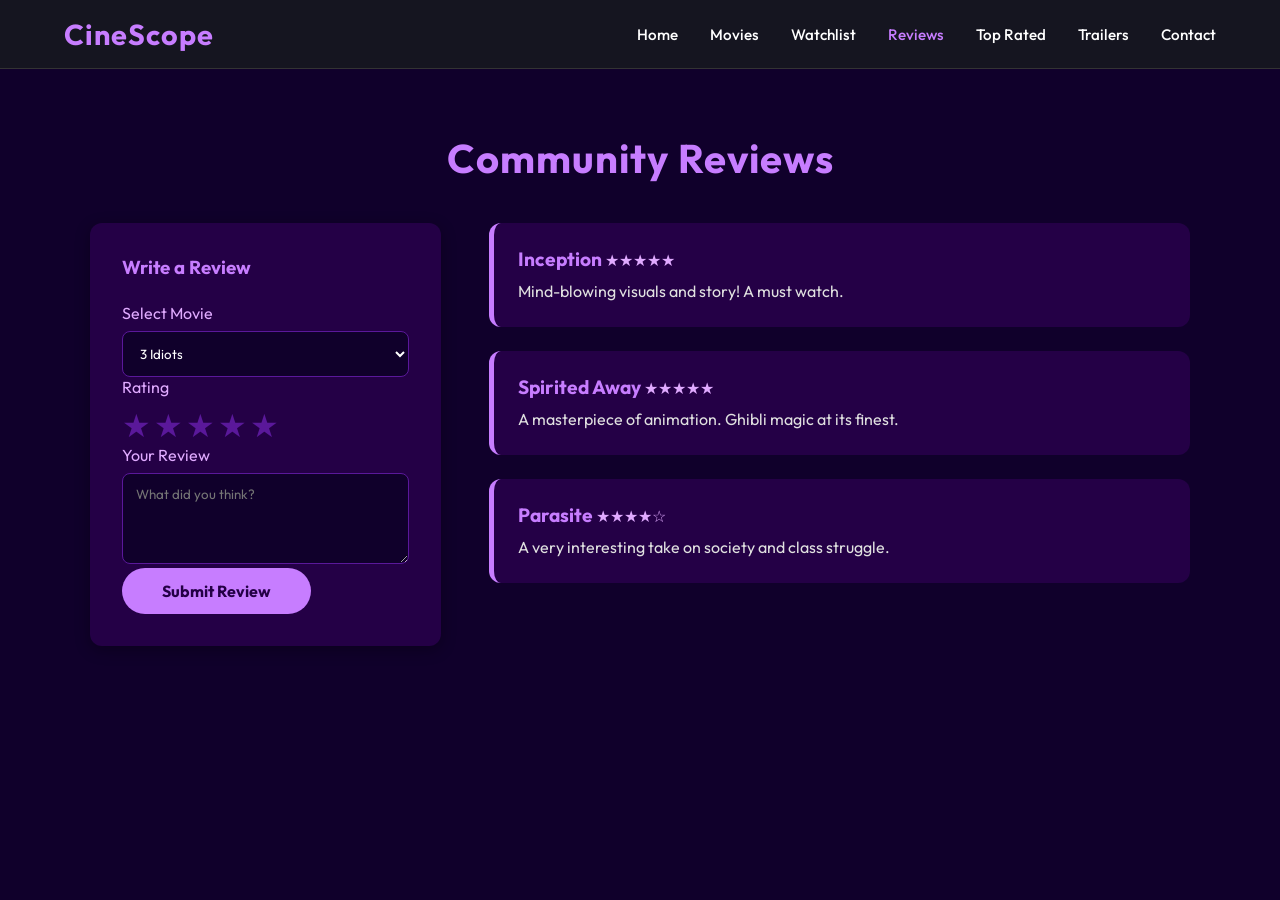
==== reviews.html @ b1d6936a "Add files via upload" ====
<!DOCTYPE html>
<html lang="en">

<head>
    <meta charset="UTF-8">
    <meta name="viewport" content="width=device-width, initial-scale=1.0">
    <title>Reviews | CineScope</title>
    <link rel="stylesheet" href="style.css">
    <link href="https://fonts.googleapis.com/css2?family=Outfit:wght@300;400;600;700&display=swap" rel="stylesheet">
    <script src="script.js" defer></script>
</head>

<body>
    <nav>
        <a href="index.html" class="logo">CineScope</a>
        <ul class="nav-links">
            <li><a href="index.html">Home</a></li>
            <li><a href="movies.html">Movies</a></li>
            <li><a href="watchlist.html">Watchlist</a></li>
            <li><a href="reviews.html" class="active">Reviews</a></li>
            <li><a href="top-rated.html">Top Rated</a></li>
            <li><a href="trailers.html">Trailers</a></li>
            <li><a href="contact.html">Contact</a></li>
        </ul>
    </nav>

    <section>
        <h2 class="section-title">Community Reviews</h2>

        <div class="reviews-container">
            <div class="review-form-container">
                <h3>Write a Review</h3>
                <form id="review-form">
                    <div class="form-group">
                        <label for="movie-select">Select Movie</label>
                        <select id="movie-select" required>
                            <!-- Populated by JS -->
                        </select>
                    </div>
                    <div class="form-group">
                        <label>Rating</label>
                        <div class="star-rating">
                            <span data-value="1">★</span>
                            <span data-value="2">★</span>
                            <span data-value="3">★</span>
                            <span data-value="4">★</span>
                            <span data-value="5">★</span>
                        </div>
                        <input type="hidden" id="rating-input" required>
                    </div>
                    <div class="form-group">
                        <label for="review-text">Your Review</label>
                        <textarea id="review-text" rows="4" required placeholder="What did you think?"></textarea>
                    </div>
                    <button type="submit" class="btn-primary">Submit Review</button>
                </form>
            </div>

            <div class="reviews-list" id="reviews-list">
                <!-- Reviews injected here -->
            </div>
        </div>
    </section>

</body>

</html>
---- style.css ----
:root {
    /* Theme based on User Screenshot: Dark Indigo, Lavender, Red Overlay */
    --primary-color: #c77dff;
    /* Lavender/Light Purple */
    --secondary-color: #e0aaff;
    --background-color: #10002b;
    /* Deep Dark Purple */
    --surface-color: #240046;
    /* Lighter Dark Purple */
    --text-primary: #e0aaff;
    --text-secondary: #c77dff;
    --nav-bg: #1a1a2e;
    /* Dark Indigo from screenshot */
    --hero-overlay: linear-gradient(to right, rgba(60, 10, 20, 0.8), rgba(60, 10, 20, 0.6));
    /* Reddish tone */

    --glass-bg: rgba(60, 9, 108, 0.4);
    --glass-border: rgba(157, 78, 221, 0.3);

    /* Font */
    --font-heading: 'Outfit', sans-serif;
    --font-body: 'Outfit', sans-serif;
}

* {
    margin: 0;
    padding: 0;
    box-sizing: border-box;
    font-family: var(--font-body);
}

body {
    background: var(--background-color);
    color: var(--text-primary);
    min-height: 100vh;
    overflow-x: hidden;
}

/* Navigation - Matches Screenshot */
nav {
    display: flex;
    justify-content: space-between;
    align-items: center;
    padding: 1rem 5%;
    background: #151520;
    /* Darker flat background */
    position: sticky;
    top: 0;
    z-index: 1000;
    border-bottom: 1px solid #333;
}

.logo {
    font-size: 1.8rem;
    font-weight: 700;
    color: var(--primary-color);
    text-decoration: none;
    letter-spacing: 1px;
}

/* Remove the japanese dot from previous theme */
.logo::before {
    display: none;
}

.nav-links {
    display: flex;
    gap: 2rem;
    list-style: none;
}

.nav-links a {
    color: #fff;
    /* White text for nav */
    text-decoration: none;
    font-weight: 500;
    font-size: 0.95rem;
    transition: color 0.3s ease;
}

.nav-links a:hover,
.nav-links a.active {
    color: var(--primary-color);
}

/* Hero Section - Matches Screenshot */
.hero {
    height: 80vh;
    display: flex;
    align-items: center;
    justify-content: center;
    text-align: center;
    /* Use the same background but with the NEW overlay */
    background: url('https://images.unsplash.com/photo-1536440136628-849c177e76a1?ixlib=rb-1.2.1&auto=format&fit=crop&w=1920&q=80') no-repeat center center/cover;
    position: relative;
}

.hero::before {
    content: '';
    position: absolute;
    top: 0;
    left: 0;
    width: 100%;
    height: 100%;
    /* The specific reddish/purple overlay from the screenshot */
    background: rgba(45, 10, 20, 0.75);
    mix-blend-mode: multiply;
    /* Helps texture show through */
}

/* Add a second gradient for the fading effect */
.hero::after {
    content: '';
    position: absolute;
    top: 0;
    left: 0;
    width: 100%;
    height: 100%;
    background: linear-gradient(to bottom, transparent 50%, var(--background-color) 100%);
}

.hero-content {
    position: relative;
    z-index: 2;
    max-width: 900px;
    padding: 2rem;
}

.hero h1 {
    font-size: 4.5rem;
    font-weight: 800;
    margin-bottom: 1rem;
    line-height: 1.1;
    /* Glossy Text Effect */
    background: linear-gradient(180deg, #e0aaff 0%, #7b2cbf 100%);
    -webkit-background-clip: text;
    background-clip: text;
    -webkit-text-fill-color: transparent;
    filter: drop-shadow(2px 2px 0px rgba(0, 0, 0, 0.5));
}

.hero p {
    font-size: 1.2rem;
    margin-bottom: 2.5rem;
    color: #e0e0e0;
    max-width: 700px;
    margin-left: auto;
    margin-right: auto;
    font-weight: 300;
}

.btn-primary {
    padding: 0.8rem 2.5rem;
    background: var(--primary-color);
    /* Lavender button */
    color: #240046;
    /* Dark text */
    border: none;
    border-radius: 50px;
    /* Pill shape */
    font-size: 1rem;
    font-weight: 700;
    cursor: pointer;
    transition: transform 0.3s ease, box-shadow 0.3s ease;
    text-decoration: none;
    display: inline-block;
}

.btn-primary:hover {
    transform: translateY(-3px);
    box-shadow: 0 0 20px rgba(199, 125, 255, 0.6);
    background: #fff;
}

/* Section Styling */
section {
    padding: 4rem 5%;
}

.section-title {
    font-size: 2.5rem;
    margin-bottom: 2.5rem;
    text-align: center;
    color: var(--primary-color);
    text-transform: capitalize;
    letter-spacing: 1px;
}

.section-title::after {
    display: none;
    /* Remove Japanese underline */
}

/* Movie Grid */
.movie-grid {
    display: grid;
    grid-template-columns: repeat(auto-fill, minmax(220px, 1fr));
    gap: 2rem;
}

.movie-card {
    background: var(--surface-color);
    border-radius: 12px;
    overflow: hidden;
    transition: transform 0.3s ease;
    box-shadow: 0 4px 15px rgba(0, 0, 0, 0.3);
}

.movie-card:hover {
    transform: scale(1.03);
    box-shadow: 0 8px 25px rgba(157, 78, 221, 0.4);
}

.movie-poster {
    width: 100%;
    height: 320px;
    object-fit: cover;
}

.movie-info {
    padding: 1.2rem;
}

.movie-title {
    font-size: 1.1rem;
    margin-bottom: 0.5rem;
    color: #fff;
    white-space: nowrap;
    overflow: hidden;
    text-overflow: ellipsis;
}

.movie-meta {
    display: flex;
    justify-content: space-between;
    font-size: 0.85rem;
    color: #9d4edd;
}

/* Filter Bar */
.filter-bar {
    display: flex;
    justify-content: center;
    margin-bottom: 3rem;
    gap: 0.8rem;
    flex-wrap: wrap;
}

.filter-btn {
    padding: 0.6rem 1.5rem;
    background: transparent;
    border: 1px solid var(--primary-color);
    color: var(--primary-color);
    border-radius: 50px;
    cursor: pointer;
    transition: all 0.3s ease;
    font-size: 0.9rem;
}

.filter-btn:hover,
.filter-btn.active {
    background: var(--primary-color);
    color: #10002b;
    box-shadow: 0 0 15px rgba(199, 125, 255, 0.4);
}

/* Responsive */
@media (max-width: 768px) {
    nav {
        flex-direction: column;
        padding: 1rem;
    }

    .nav-links {
        flex-wrap: wrap;
        justify-content: center;
        margin-top: 1rem;
    }

    .hero h1 {
        font-size: 2.8rem;
    }
}

/* Reviews Page */
.reviews-container {
    display: grid;
    grid-template-columns: 1fr 2fr;
    gap: 3rem;
    max-width: 1100px;
    margin: 0 auto;
}

@media (max-width: 768px) {
    .reviews-container {
        grid-template-columns: 1fr;
    }
}

.review-form-container {
    background: var(--surface-color);
    padding: 2rem;
    border-radius: 12px;
    box-shadow: 0 4px 15px rgba(0, 0, 0, 0.3);
}

.review-form-container h3 {
    color: var(--primary-color);
    margin-bottom: 1.5rem;
}

.form-group label {
    display: block;
    margin-bottom: 0.5rem;
    color: #e0aaff;
}

.form-group input,
.form-group select,
.form-group textarea {
    width: 100%;
    padding: 0.8rem;
    background: #10002b;
    border: 1px solid #5a189a;
    border-radius: 8px;
    color: #fff;
}

.form-group input:focus,
.form-group select:focus,
.form-group textarea:focus {
    outline: none;
    border-color: var(--primary-color);
}

.star-rating span {
    font-size: 2rem;
    color: #5a189a;
    transition: color 0.2s;
}

.star-rating span.filled {
    color: #ff9100;
    /* Orange stars stand out nicely against purple */
}

.review-item {
    background: var(--surface-color);
    padding: 1.5rem;
    border-radius: 12px;
    margin-bottom: 1.5rem;
    border-left: 5px solid var(--primary-color);
}

.review-movie-title {
    color: var(--primary-color);
    font-weight: 700;
    font-size: 1.2rem;
}

.review-text {
    color: #e0e0e0;
    margin-top: 0.5rem;
    line-height: 1.5;
}

/* Contact Page */
.contact-container {
    display: grid;
    grid-template-columns: 1fr 1fr;
    gap: 4rem;
    max-width: 1000px;
    margin: 0 auto;
}

.contact-info h3 {
    font-size: 2rem;
    color: var(--primary-color);
    margin-bottom: 1rem;
}

.contact-form-wrapper {
    background: var(--surface-color);
    padding: 2rem;
    border-radius: 12px;
}

.success-message {
    margin-top: 1rem;
    color: var(--primary-color);
    padding: 1rem;
    border: 1px solid var(--primary-color);
    border-radius: 8px;
    background: rgba(199, 125, 255, 0.1);
}

@keyframes fadeIn {
    from {
        opacity: 0;
        transform: translateY(20px);
    }

    to {
        opacity: 1;
        transform: translateY(0);
    }
}
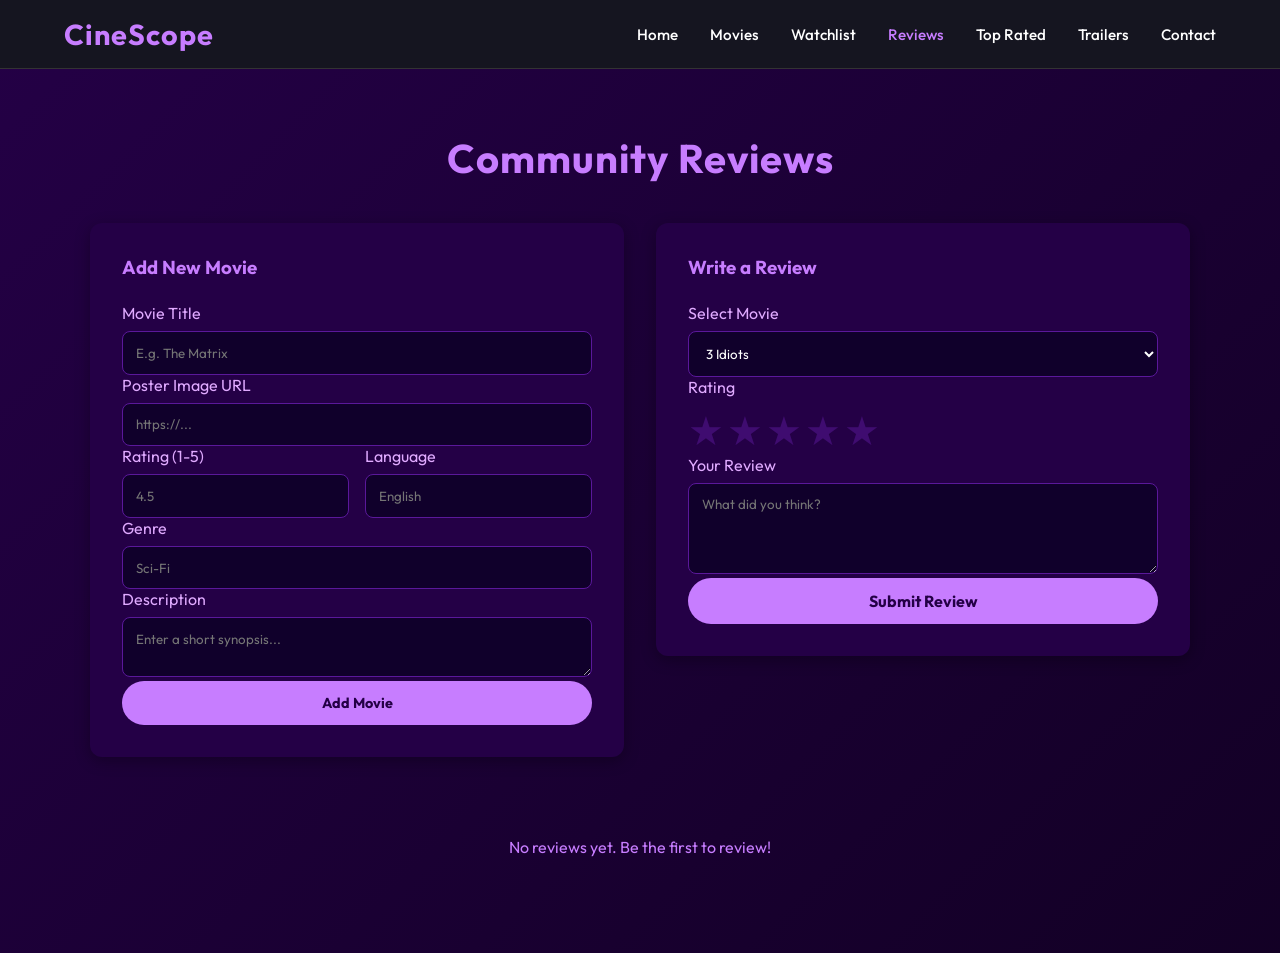
==== commit ee89030d: "Update web application files" ====
--- a/reviews.html
+++ b/reviews.html
@@ -28,32 +28,68 @@
         <h2 class="section-title">Community Reviews</h2>
 
         <div class="reviews-container">
-            <div class="review-form-container">
-                <h3>Write a Review</h3>
-                <form id="review-form">
-                    <div class="form-group">
-                        <label for="movie-select">Select Movie</label>
-                        <select id="movie-select" required>
-                            <!-- Populated by JS -->
-                        </select>
-                    </div>
-                    <div class="form-group">
-                        <label>Rating</label>
-                        <div class="star-rating">
-                            <span data-value="1">★</span>
-                            <span data-value="2">★</span>
-                            <span data-value="3">★</span>
-                            <span data-value="4">★</span>
-                            <span data-value="5">★</span>
+            <div class="forms-column" style="display: grid; grid-template-columns: repeat(auto-fit, minmax(300px, 1fr)); gap: 2rem; align-items: start;">
+                
+                <div class="review-form-container">
+                    <h3>Add New Movie</h3>
+                    <form id="add-movie-form">
+                        <div class="form-group">
+                            <label>Movie Title</label>
+                            <input type="text" id="new-movie-title" required placeholder="E.g. The Matrix">
                         </div>
-                        <input type="hidden" id="rating-input" required>
-                    </div>
-                    <div class="form-group">
-                        <label for="review-text">Your Review</label>
-                        <textarea id="review-text" rows="4" required placeholder="What did you think?"></textarea>
-                    </div>
-                    <button type="submit" class="btn-primary">Submit Review</button>
-                </form>
+                        <div class="form-group">
+                            <label>Poster Image URL</label>
+                            <input type="url" id="new-movie-image" required placeholder="https://...">
+                        </div>
+                        <div style="display: flex; gap: 1rem;">
+                            <div class="form-group" style="flex:1;">
+                                <label>Rating (1-5)</label>
+                                <input type="number" id="new-movie-rating" min="1" max="5" step="0.1" required placeholder="4.5">
+                            </div>
+                            <div class="form-group" style="flex:1;">
+                                <label>Language</label>
+                                <input type="text" id="new-movie-lang" required placeholder="English">
+                            </div>
+                        </div>
+                        <div class="form-group">
+                            <label>Genre</label>
+                            <input type="text" id="new-movie-genre" required placeholder="Sci-Fi">
+                        </div>
+                        <div class="form-group">
+                            <label>Description</label>
+                            <textarea id="new-movie-desc" rows="2" required placeholder="Enter a short synopsis..."></textarea>
+                        </div>
+                        <button type="submit" class="btn-primary" style="width:100%; font-size: 0.9rem;">Add Movie</button>
+                    </form>
+                </div>
+
+                <div class="review-form-container">
+                    <h3>Write a Review</h3>
+                    <form id="review-form">
+                        <div class="form-group">
+                            <label for="movie-select">Select Movie</label>
+                            <select id="movie-select" required>
+                                <!-- Populated by JS -->
+                            </select>
+                        </div>
+                        <div class="form-group">
+                            <label>Rating</label>
+                            <div class="star-rating">
+                                <span data-value="1">★</span>
+                                <span data-value="2">★</span>
+                                <span data-value="3">★</span>
+                                <span data-value="4">★</span>
+                                <span data-value="5">★</span>
+                            </div>
+                            <input type="hidden" id="rating-input" required>
+                        </div>
+                        <div class="form-group">
+                            <label for="review-text">Your Review</label>
+                            <textarea id="review-text" rows="4" required placeholder="What did you think?"></textarea>
+                        </div>
+                        <button type="submit" class="btn-primary" style="width:100%;">Submit Review</button>
+                    </form>
+                </div>
             </div>
 
             <div class="reviews-list" id="reviews-list">
--- a/style.css
+++ b/style.css
@@ -30,7 +30,9 @@
 }
 
 body {
-    background: var(--background-color);
+    background: linear-gradient(-45deg, #10002b, #190033, #0d001a, #240046);
+    background-size: 400% 400%;
+    animation: gradientBG 15s ease infinite;
     color: var(--text-primary);
     min-height: 100vh;
     overflow-x: hidden;
@@ -199,16 +201,39 @@
 }
 
 .movie-card {
-    background: var(--surface-color);
-    border-radius: 12px;
+    background: rgba(36, 0, 70, 0.7);
+    backdrop-filter: blur(8px);
+    -webkit-backdrop-filter: blur(8px);
+    border: 1px solid rgba(199, 125, 255, 0.2);
+    border-radius: 16px;
     overflow: hidden;
-    transition: transform 0.3s ease;
+    position: relative;
+    transition: transform 0.4s cubic-bezier(0.175, 0.885, 0.32, 1.275), box-shadow 0.4s ease, border-color 0.4s ease;
     box-shadow: 0 4px 15px rgba(0, 0, 0, 0.3);
 }
 
+.movie-card::after {
+    content: '';
+    position: absolute;
+    top: 0;
+    left: -100%;
+    width: 50%;
+    height: 100%;
+    background: linear-gradient(to right, transparent, rgba(255, 255, 255, 0.1), transparent);
+    transform: skewX(-20deg);
+    transition: all 0.6s ease;
+    pointer-events: none;
+    z-index: 1;
+}
+
+.movie-card:hover::after {
+    left: 200%;
+}
+
 .movie-card:hover {
-    transform: scale(1.03);
-    box-shadow: 0 8px 25px rgba(157, 78, 221, 0.4);
+    transform: translateY(-8px) scale(1.02);
+    box-shadow: 0 12px 30px rgba(157, 78, 221, 0.5);
+    border-color: rgba(199, 125, 255, 0.6);
 }
 
 .movie-poster {
@@ -284,18 +309,13 @@
 
 /* Reviews Page */
 .reviews-container {
-    display: grid;
-    grid-template-columns: 1fr 2fr;
+    display: flex;
+    flex-direction: column;
     gap: 3rem;
     max-width: 1100px;
     margin: 0 auto;
 }
 
-@media (max-width: 768px) {
-    .reviews-container {
-        grid-template-columns: 1fr;
-    }
-}
 
 .review-form-container {
     background: var(--surface-color);
@@ -334,14 +354,20 @@
 }
 
 .star-rating span {
-    font-size: 2rem;
-    color: #5a189a;
-    transition: color 0.2s;
+    font-size: 2.5rem;
+    color: rgba(90, 24, 154, 0.5);
+    transition: all 0.2s cubic-bezier(0.175, 0.885, 0.32, 1.275);
+    cursor: pointer;
+    display: inline-block;
+}
+
+.star-rating span:hover {
+    transform: scale(1.2);
 }
 
 .star-rating span.filled {
-    color: #ff9100;
-    /* Orange stars stand out nicely against purple */
+    color: #ffd700;
+    filter: drop-shadow(0 0 8px rgba(255, 215, 0, 0.6));
 }
 
 .review-item {
@@ -404,4 +430,65 @@
         opacity: 1;
         transform: translateY(0);
     }
+}
+
+/* Background gradient animation */
+@keyframes gradientBG {
+    0% { background-position: 0% 50%; }
+    50% { background-position: 100% 50%; }
+    100% { background-position: 0% 50%; }
+}
+
+@keyframes fadeInUpScale {
+    from {
+        opacity: 0;
+        transform: translateY(40px) scale(0.95);
+    }
+    to {
+        opacity: 1;
+        transform: translateY(0) scale(1);
+    }
+}
+
+@keyframes slideInLeft {
+    from {
+        opacity: 0;
+        transform: translateX(-50px);
+    }
+    to {
+        opacity: 1;
+        transform: translateX(0);
+    }
+}
+
+@keyframes revealScale {
+    from {
+        opacity: 0;
+        transform: scale(0.9);
+    }
+    to {
+        opacity: 1;
+        transform: scale(1);
+    }
+}
+
+/* Scroll Reveal Utility Classes */
+.hidden-scroll {
+    opacity: 0 !important;
+    visibility: hidden;
+}
+
+.anim-fade-up {
+    animation: fadeInUpScale 0.8s cubic-bezier(0.2, 0.8, 0.2, 1) forwards;
+    visibility: visible;
+}
+
+.anim-slide-left {
+    animation: slideInLeft 0.8s cubic-bezier(0.2, 0.8, 0.2, 1) forwards;
+    visibility: visible;
+}
+
+.anim-scale {
+    animation: revealScale 0.6s cubic-bezier(0.175, 0.885, 0.32, 1.275) forwards;
+    visibility: visible;
 }
